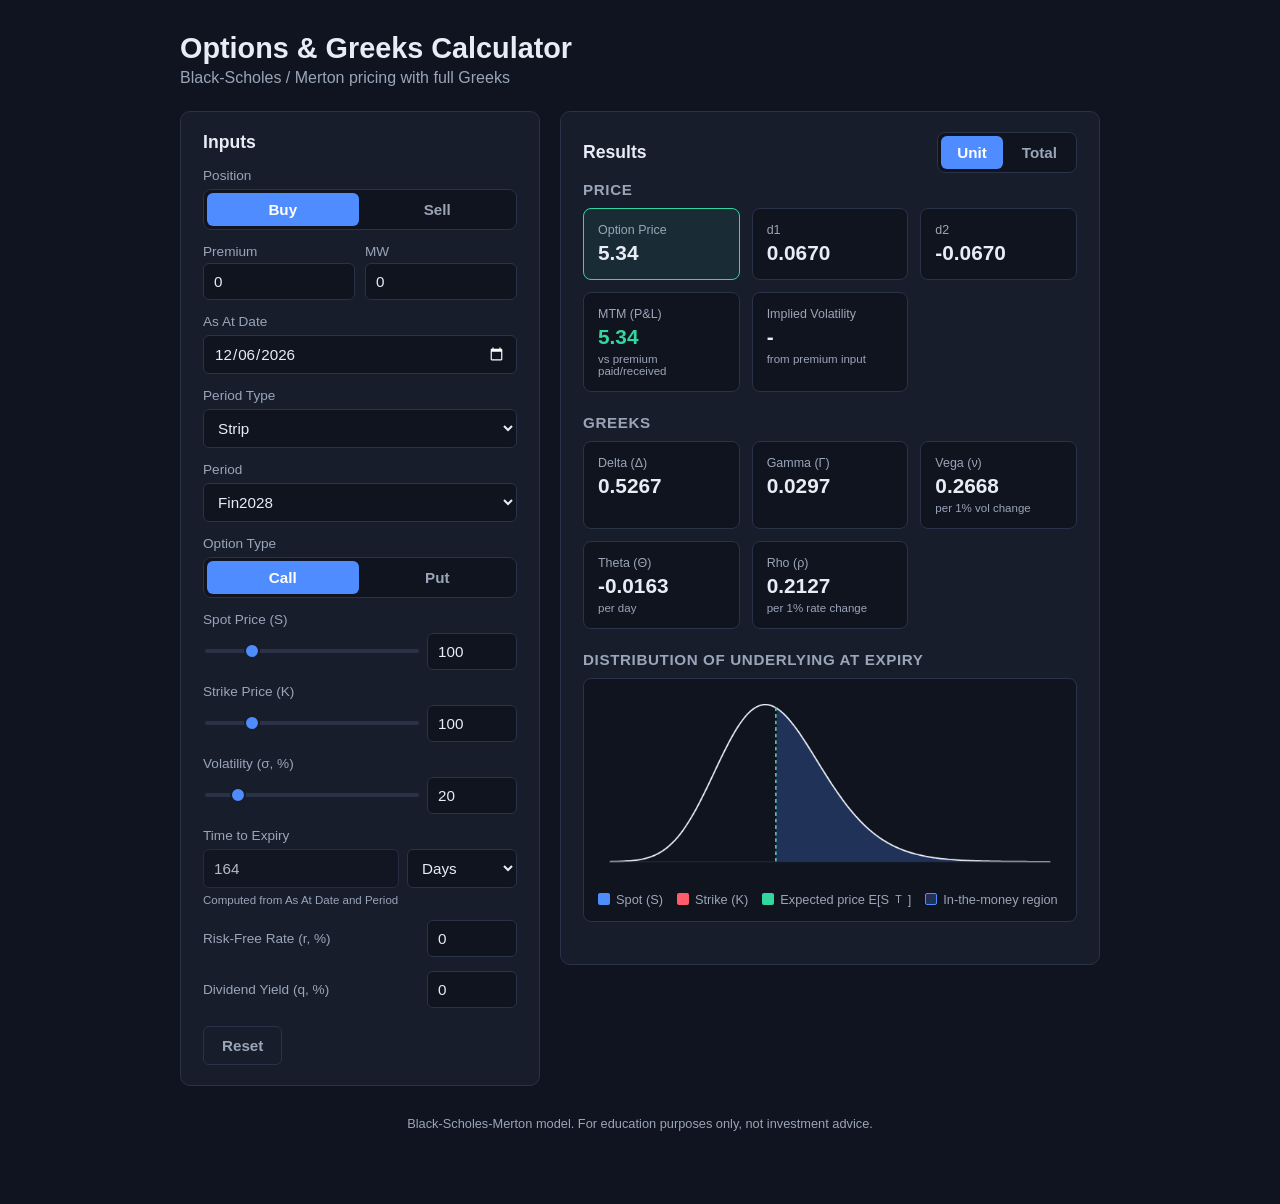
==== index.html @ c0f23763 "first commit" ====
<!DOCTYPE html>
<html lang="en">
<head>
<meta charset="UTF-8" />
<meta name="viewport" content="width=device-width, initial-scale=1.0" />
<title>Options & Greeks Calculator</title>
<link rel="stylesheet" href="style.css" />
</head>
<body>
  <div class="app">
    <header>
      <h1>Options &amp; Greeks Calculator</h1>
      <p class="subtitle">Black-Scholes / Merton pricing with full Greeks</p>
    </header>

    <main>
      <section class="panel inputs">
        <h2>Inputs</h2>
        <form id="optionForm">
          <div class="field">
            <label>Position</label>
            <div class="toggle" id="positionToggle" role="group" aria-label="Position">
              <button type="button" class="toggle-btn active" data-value="buy">Buy</button>
              <button type="button" class="toggle-btn" data-value="sell">Sell</button>
            </div>
            <input type="hidden" id="position" value="buy" />
          </div>

          <div class="field">
            <div class="input-pair">
              <label for="premium">Premium</label>
              <label for="mw">MW</label>
              <input type="number" id="premium" step="any" min="0" value="0" placeholder="e.g. 5.00" />
              <input type="number" id="mw" step="any" min="0" value="0" placeholder="e.g. 10" />
            </div>
          </div>

          <div class="field">
            <label for="tradeDate">As At Date</label>
            <input type="date" id="tradeDate" required />
          </div>

          <div class="field">
            <label for="periodType">Period Type</label>
            <select id="periodType">
              <option value="strip">Strip</option>
              <option value="qtr">Qtr</option>
            </select>
          </div>

          <div class="field">
            <label for="period">Period</label>
            <select id="period"></select>
          </div>

          <div class="field">
            <label>Option Type</label>
            <div class="toggle" id="optionTypeToggle" role="group" aria-label="Option type">
              <button type="button" class="toggle-btn active" data-value="call">Call</button>
              <button type="button" class="toggle-btn" data-value="put">Put</button>
            </div>
            <input type="hidden" id="optionType" value="call" />
          </div>

          <div class="field">
            <label for="spot">Spot Price (S)</label>
            <div class="slider-row">
              <input type="range" id="spotRange" min="1" max="500" step="0.5" value="100" />
              <input type="number" id="spot" step="any" min="0" value="100" placeholder="e.g. 100" required />
            </div>
          </div>

          <div class="field">
            <label for="strike">Strike Price (K)</label>
            <div class="slider-row">
              <input type="range" id="strikeRange" min="1" max="500" step="0.5" value="100" />
              <input type="number" id="strike" step="any" min="0" value="100" placeholder="e.g. 100" required />
            </div>
          </div>

          <div class="field">
            <label for="volatility">Volatility (σ, %)</label>
            <div class="slider-row">
              <input type="range" id="volatilityRange" min="1" max="150" step="0.5" value="20" />
              <input type="number" id="volatility" step="any" min="0" value="20" placeholder="e.g. 20" required />
            </div>
          </div>

          <div class="field">
            <label for="timeUnit">Time to Expiry</label>
            <div class="split">
              <input type="number" id="timeValue" step="any" min="0" value="30" readonly />
              <select id="timeUnit">
                <option value="days">Days</option>
                <option value="years">Years</option>
              </select>
            </div>
            <span class="hint">Computed from As At Date and Period</span>
          </div>

          <div class="field field-inline">
            <label for="rate">Risk-Free Rate (r, %)</label>
            <input type="number" id="rate" step="any" value="0" placeholder="e.g. 5" required />
          </div>

          <div class="field field-inline">
            <label for="dividend">Dividend Yield (q, %)</label>
            <input type="number" id="dividend" step="any" value="0" placeholder="e.g. 0" />
          </div>

          <div class="actions">
            <button type="button" id="resetBtn" class="secondary">Reset</button>
          </div>
        </form>
      </section>

      <section class="panel results" id="results" hidden>
        <div class="results-header">
          <h2>Results</h2>
          <div class="toggle" id="displayModeToggle" role="group" aria-label="Display mode">
            <button type="button" class="toggle-btn active" data-value="unit">Unit</button>
            <button type="button" class="toggle-btn" data-value="total">Total</button>
          </div>
          <input type="hidden" id="displayMode" value="unit" />
        </div>

        <div class="result-group">
          <h3>Price</h3>
          <div class="cards">
            <div class="card highlight">
              <span class="label">Option Price</span>
              <span class="value" id="outPrice">-</span>
            </div>
            <div class="card">
              <span class="label">d1</span>
              <span class="value" id="outD1">-</span>
            </div>
            <div class="card">
              <span class="label">d2</span>
              <span class="value" id="outD2">-</span>
            </div>
            <div class="card">
              <span class="label">MTM (P&amp;L)</span>
              <span class="value" id="outMtm">-</span>
              <span class="hint">vs premium paid/received</span>
            </div>
            <div class="card">
              <span class="label">Implied Volatility</span>
              <span class="value" id="outIv">-</span>
              <span class="hint">from premium input</span>
            </div>
          </div>
        </div>

        <div class="result-group">
          <h3>Greeks</h3>
          <div class="cards">
            <div class="card">
              <span class="label">Delta (Δ)</span>
              <span class="value" id="outDelta">-</span>
            </div>
            <div class="card">
              <span class="label">Gamma (Γ)</span>
              <span class="value" id="outGamma">-</span>
            </div>
            <div class="card">
              <span class="label">Vega (ν)</span>
              <span class="value" id="outVega">-</span>
              <span class="hint">per 1% vol change</span>
            </div>
            <div class="card">
              <span class="label">Theta (Θ)</span>
              <span class="value" id="outTheta">-</span>
              <span class="hint">per day</span>
            </div>
            <div class="card">
              <span class="label">Rho (ρ)</span>
              <span class="value" id="outRho">-</span>
              <span class="hint">per 1% rate change</span>
            </div>
          </div>
        </div>

        <div class="result-group">
          <h3>Distribution of Underlying at Expiry</h3>
          <div class="chart-wrap">
            <canvas id="distChart" width="640" height="260"></canvas>
            <div class="legend">
              <span><i class="swatch spot"></i>Spot (S)</span>
              <span><i class="swatch strike"></i>Strike (K)</span>
              <span><i class="swatch mean"></i>Expected price E[S<sub>T</sub>]</span>
              <span><i class="swatch fill"></i>In-the-money region</span>
            </div>
          </div>
        </div>
      </section>

      <section class="panel error" id="errorBox" hidden></section>
    </main>

    <footer>
      <p>Black-Scholes-Merton model. For education purposes only, not investment advice.</p>
    </footer>
  </div>

  <script src="script.js"></script>
</body>
</html>
---- style.css ----
:root {
  --bg: #0f1420;
  --panel: #171d2b;
  --panel-border: #2a3247;
  --text: #e7ecf5;
  --muted: #9aa5b8;
  --accent: #4f8cff;
  --accent-2: #33d69f;
  --danger: #ff5d6c;
  --radius: 10px;
}

* {
  box-sizing: border-box;
}

body {
  margin: 0;
  font-family: "Segoe UI", Roboto, Helvetica, Arial, sans-serif;
  background: var(--bg);
  color: var(--text);
}

.app {
  max-width: 960px;
  margin: 0 auto;
  padding: 32px 20px 60px;
}

header h1 {
  margin: 0 0 4px;
  font-size: 1.8rem;
}

.subtitle {
  margin: 0 0 24px;
  color: var(--muted);
}

main {
  display: grid;
  grid-template-columns: 1fr;
  gap: 20px;
}

@media (min-width: 800px) {
  main {
    grid-template-columns: 360px 1fr;
    align-items: start;
  }
}

.panel {
  background: var(--panel);
  border: 1px solid var(--panel-border);
  border-radius: var(--radius);
  padding: 20px 22px;
}

.panel h2 {
  margin-top: 0;
  font-size: 1.1rem;
  color: var(--text);
}

.results-header {
  display: flex;
  align-items: center;
  justify-content: space-between;
  gap: 12px;
  margin-bottom: 8px;
}

.results-header h2 {
  margin: 0;
}

.field {
  margin-bottom: 14px;
  display: flex;
  flex-direction: column;
  gap: 6px;
}

.field label {
  font-size: 0.85rem;
  color: var(--muted);
}

.field-inline {
  flex-direction: row;
  align-items: center;
  justify-content: space-between;
  gap: 12px;
}

.field-inline label {
  flex: 1;
  white-space: nowrap;
}

.field-inline input[type="number"] {
  width: 90px;
  flex: none;
}

.field > .hint {
  font-size: 0.72rem;
  color: var(--muted);
}

input[readonly] {
  opacity: 0.75;
  cursor: not-allowed;
}

input, select, button {
  font-family: inherit;
  font-size: 0.95rem;
}

input[type="number"], input[type="date"], select {
  background: #10141f;
  border: 1px solid var(--panel-border);
  color: var(--text);
  border-radius: 6px;
  padding: 9px 10px;
  width: 100%;
  color-scheme: dark;
}

input[type="number"]:focus, input[type="date"]:focus, select:focus {
  outline: 2px solid var(--accent);
  outline-offset: 1px;
}

.split {
  display: grid;
  grid-template-columns: 1fr 110px;
  gap: 8px;
}

.slider-row {
  display: grid;
  grid-template-columns: 1fr 90px;
  gap: 10px;
  align-items: center;
}

.slider-row input[type="number"] {
  width: 100%;
}

.input-pair {
  display: grid;
  grid-template-columns: 1fr 1fr;
  gap: 4px 10px;
}

.input-pair label {
  font-size: 0.85rem;
  color: var(--muted);
}

input[type="range"] {
  -webkit-appearance: none;
  appearance: none;
  width: 100%;
  height: 4px;
  border-radius: 2px;
  background: var(--panel-border);
  outline: none;
}

input[type="range"]::-webkit-slider-thumb {
  -webkit-appearance: none;
  appearance: none;
  width: 16px;
  height: 16px;
  border-radius: 50%;
  background: var(--accent);
  cursor: pointer;
  border: 2px solid var(--panel);
}

input[type="range"]::-moz-range-thumb {
  width: 16px;
  height: 16px;
  border-radius: 50%;
  background: var(--accent);
  cursor: pointer;
  border: 2px solid var(--panel);
}

.toggle {
  display: inline-flex;
  background: #10141f;
  border: 1px solid var(--panel-border);
  border-radius: 8px;
  padding: 3px;
  gap: 3px;
}

.toggle-btn {
  flex: 1;
  background: transparent;
  color: var(--muted);
  border-radius: 6px;
  padding: 8px 16px;
  font-weight: 600;
  transition: background 0.15s, color 0.15s;
}

.toggle-btn.active {
  background: var(--accent);
  color: white;
}

.toggle-btn.active[data-value="put"] {
  background: var(--danger);
}

.toggle-btn.active[data-value="sell"] {
  background: var(--danger);
}

.toggle-btn:not(.active):hover {
  color: var(--text);
}

.actions {
  display: flex;
  gap: 10px;
  margin-top: 18px;
}

button {
  cursor: pointer;
  border: none;
  border-radius: 6px;
  padding: 10px 18px;
  font-weight: 600;
}

.secondary {
  background: transparent;
  border: 1px solid var(--panel-border);
  color: var(--muted);
}

.secondary:hover {
  color: var(--text);
  border-color: var(--muted);
}

.result-group {
  margin-bottom: 22px;
}

.result-group h3 {
  margin: 0 0 10px;
  font-size: 0.95rem;
  color: var(--muted);
  text-transform: uppercase;
  letter-spacing: 0.04em;
}

.cards {
  display: grid;
  grid-template-columns: repeat(auto-fit, minmax(140px, 1fr));
  gap: 12px;
}

.card {
  background: #10141f;
  border: 1px solid var(--panel-border);
  border-radius: 8px;
  padding: 14px;
  display: flex;
  flex-direction: column;
  gap: 4px;
}

.card.highlight {
  border-color: var(--accent-2);
  background: rgba(51, 214, 159, 0.08);
}

.card .label {
  font-size: 0.78rem;
  color: var(--muted);
}

.card .value {
  font-size: 1.3rem;
  font-weight: 700;
}

.card .hint {
  font-size: 0.72rem;
  color: var(--muted);
}

.error {
  border-color: var(--danger);
  color: var(--danger);
  background: rgba(255, 93, 108, 0.08);
}

.chart-wrap {
  background: #10141f;
  border: 1px solid var(--panel-border);
  border-radius: 8px;
  padding: 14px;
}

#distChart {
  width: 100%;
  height: auto;
  display: block;
}

.legend {
  display: flex;
  flex-wrap: wrap;
  gap: 14px;
  margin-top: 10px;
  font-size: 0.8rem;
  color: var(--muted);
}

.legend span {
  display: inline-flex;
  align-items: center;
  gap: 6px;
}

.swatch {
  width: 12px;
  height: 12px;
  border-radius: 2px;
  display: inline-block;
}

.swatch.spot {
  background: var(--accent);
}

.swatch.strike {
  background: var(--danger);
}

.swatch.mean {
  background: var(--accent-2);
}

.swatch.fill {
  background: rgba(79, 140, 255, 0.25);
  border: 1px solid var(--accent);
}

footer {
  margin-top: 30px;
  color: var(--muted);
  font-size: 0.8rem;
  text-align: center;
}
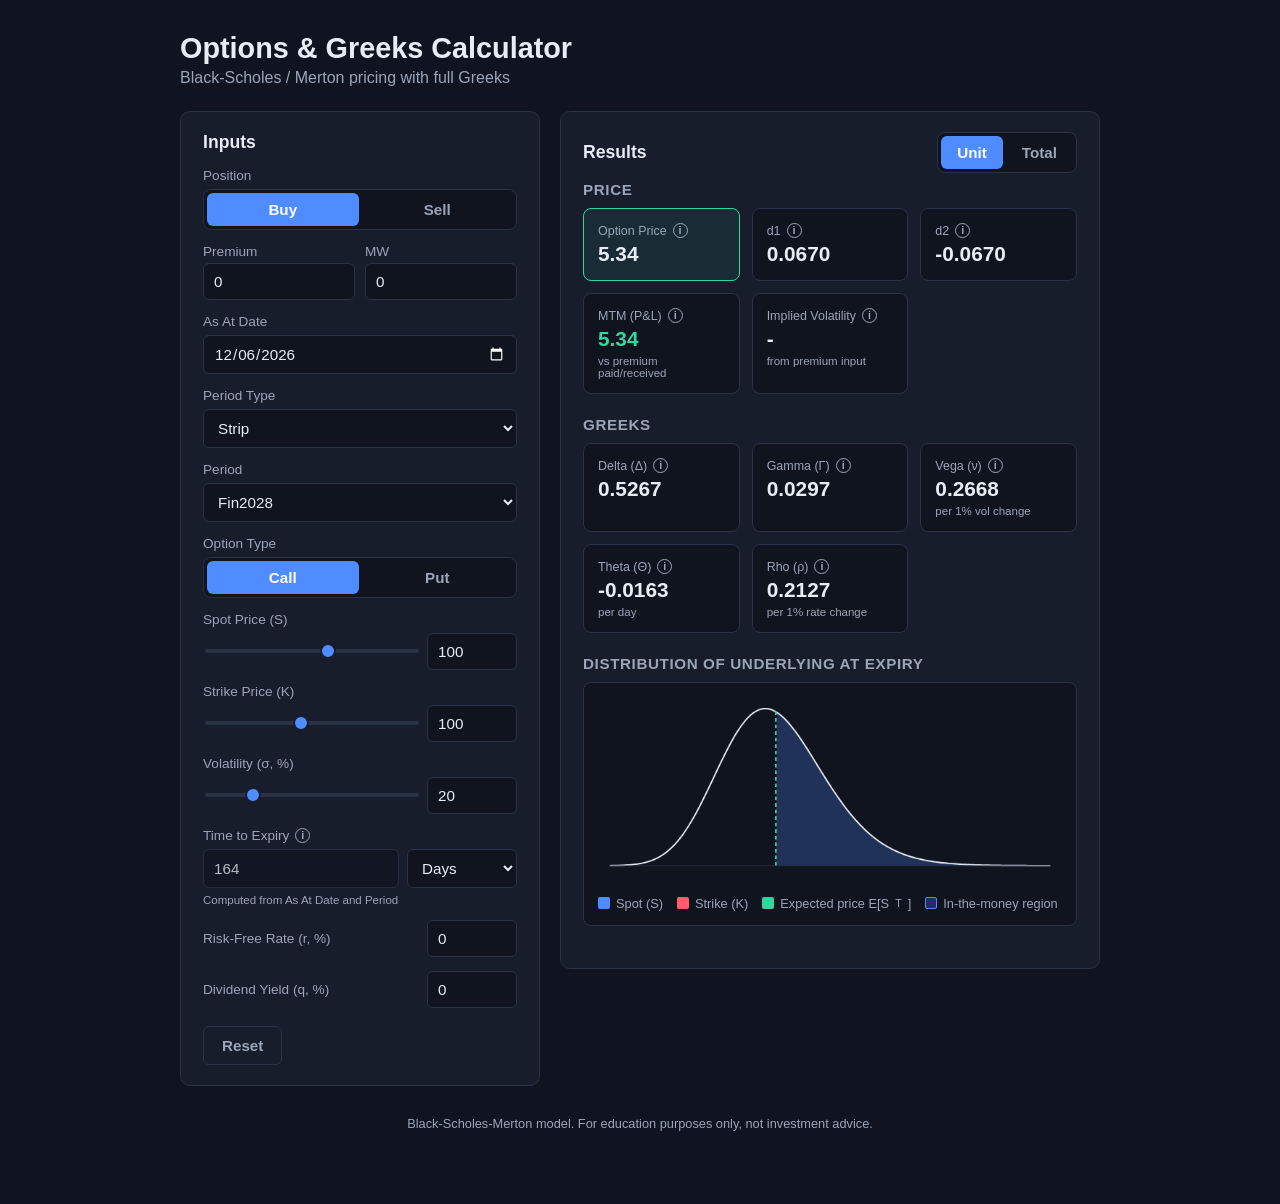
==== commit f32c7554: "add iv" ====
--- a/index.html
+++ b/index.html
@@ -65,7 +65,7 @@
           <div class="field">
             <label for="spot">Spot Price (S)</label>
             <div class="slider-row">
-              <input type="range" id="spotRange" min="1" max="500" step="0.5" value="100" />
+              <input type="range" id="spotRange" min="30" max="150" step="0.5" value="100" />
               <input type="number" id="spot" step="any" min="0" value="100" placeholder="e.g. 100" required />
             </div>
           </div>
@@ -73,7 +73,7 @@
           <div class="field">
             <label for="strike">Strike Price (K)</label>
             <div class="slider-row">
-              <input type="range" id="strikeRange" min="1" max="500" step="0.5" value="100" />
+              <input type="range" id="strikeRange" min="20" max="200" step="0.5" value="100" />
               <input type="number" id="strike" step="any" min="0" value="100" placeholder="e.g. 100" required />
             </div>
           </div>
@@ -81,13 +81,22 @@
           <div class="field">
             <label for="volatility">Volatility (σ, %)</label>
             <div class="slider-row">
-              <input type="range" id="volatilityRange" min="1" max="150" step="0.5" value="20" />
+              <input type="range" id="volatilityRange" min="0" max="100" step="0.5" value="20" />
               <input type="number" id="volatility" step="any" min="0" value="20" placeholder="e.g. 20" required />
             </div>
           </div>
 
           <div class="field">
-            <label for="timeUnit">Time to Expiry</label>
+            <label for="timeUnit" class="label-with-info">
+              Time to Expiry
+              <span
+                class="info-icon"
+                role="img"
+                tabindex="0"
+                title="Expiry is the end date of the selected period: quarter end for Qtr, or the applicable May 19 / November 19 date for Fin / Cal strips."
+                aria-label="Expiry date definition"
+              >i</span>
+            </label>
             <div class="split">
               <input type="number" id="timeValue" step="any" min="0" value="30" readonly />
               <select id="timeUnit">
@@ -128,24 +137,39 @@
           <h3>Price</h3>
           <div class="cards">
             <div class="card highlight">
-              <span class="label">Option Price</span>
+              <span class="label label-with-info">
+                Option Price
+                <span class="info-icon" role="img" tabindex="0" title="Call: S exp(-qT) N(d1) - K exp(-rT) N(d2). Put: K exp(-rT) N(-d2) - S exp(-qT) N(-d1)." aria-label="Option price formula">i</span>
+              </span>
               <span class="value" id="outPrice">-</span>
             </div>
             <div class="card">
-              <span class="label">d1</span>
+              <span class="label label-with-info">
+                d1
+                <span class="info-icon" role="img" tabindex="0" title="d1 = [ln(S / K) + (r - q + sigma squared / 2)T] / (sigma sqrt(T))." aria-label="d1 formula">i</span>
+              </span>
               <span class="value" id="outD1">-</span>
             </div>
             <div class="card">
-              <span class="label">d2</span>
+              <span class="label label-with-info">
+                d2
+                <span class="info-icon" role="img" tabindex="0" title="d2 = d1 - sigma sqrt(T)." aria-label="d2 formula">i</span>
+              </span>
               <span class="value" id="outD2">-</span>
             </div>
             <div class="card">
-              <span class="label">MTM (P&amp;L)</span>
+              <span class="label label-with-info">
+                MTM (P&amp;L)
+                <span class="info-icon" role="img" tabindex="0" title="MTM = position sign x (option price - premium), multiplied by MW and period hours in Total mode." aria-label="MTM formula">i</span>
+              </span>
               <span class="value" id="outMtm">-</span>
               <span class="hint">vs premium paid/received</span>
             </div>
             <div class="card">
-              <span class="label">Implied Volatility</span>
+              <span class="label label-with-info">
+                Implied Volatility
+                <span class="info-icon" role="img" tabindex="0" title="The volatility solved numerically so the Black-Scholes option price equals the input premium." aria-label="Implied volatility formula">i</span>
+              </span>
               <span class="value" id="outIv">-</span>
               <span class="hint">from premium input</span>
             </div>
@@ -156,25 +180,40 @@
           <h3>Greeks</h3>
           <div class="cards">
             <div class="card">
-              <span class="label">Delta (Δ)</span>
+              <span class="label label-with-info">
+                Delta (Δ)
+                <span class="info-icon" role="img" tabindex="0" title="Call delta = exp(-qT) N(d1). Put delta = -exp(-qT) N(-d1)." aria-label="Delta formula">i</span>
+              </span>
               <span class="value" id="outDelta">-</span>
             </div>
             <div class="card">
-              <span class="label">Gamma (Γ)</span>
+              <span class="label label-with-info">
+                Gamma (Γ)
+                <span class="info-icon" role="img" tabindex="0" title="Gamma = exp(-qT) phi(d1) / (S sigma sqrt(T))." aria-label="Gamma formula">i</span>
+              </span>
               <span class="value" id="outGamma">-</span>
             </div>
             <div class="card">
-              <span class="label">Vega (ν)</span>
+              <span class="label label-with-info">
+                Vega (ν)
+                <span class="info-icon" role="img" tabindex="0" title="Vega = S exp(-qT) phi(d1) sqrt(T), scaled per 1% volatility change." aria-label="Vega formula">i</span>
+              </span>
               <span class="value" id="outVega">-</span>
               <span class="hint">per 1% vol change</span>
             </div>
             <div class="card">
-              <span class="label">Theta (Θ)</span>
+              <span class="label label-with-info">
+                Theta (Θ)
+                <span class="info-icon" role="img" tabindex="0" title="Call theta = [-S phi(d1) sigma exp(-qT) / (2 sqrt(T))] - r K exp(-rT) N(d2) + q S exp(-qT) N(d1). Put theta = [-S phi(d1) sigma exp(-qT) / (2 sqrt(T))] + r K exp(-rT) N(-d2) - q S exp(-qT) N(-d1). Scaled per day by dividing by 365." aria-label="Theta formula">i</span>
+              </span>
               <span class="value" id="outTheta">-</span>
               <span class="hint">per day</span>
             </div>
             <div class="card">
-              <span class="label">Rho (ρ)</span>
+              <span class="label label-with-info">
+                Rho (ρ)
+                <span class="info-icon" role="img" tabindex="0" title="Call rho = K T exp(-rT) N(d2). Put rho = -K T exp(-rT) N(-d2), scaled per 1% rate change." aria-label="Rho formula">i</span>
+              </span>
               <span class="value" id="outRho">-</span>
               <span class="hint">per 1% rate change</span>
             </div>
--- a/style.css
+++ b/style.css
@@ -87,6 +87,32 @@
   color: var(--muted);
 }
 
+.label-with-info {
+  display: inline-flex;
+  align-items: center;
+  gap: 6px;
+}
+
+.info-icon {
+  display: inline-flex;
+  align-items: center;
+  justify-content: center;
+  width: 15px;
+  height: 15px;
+  border: 1px solid var(--muted);
+  border-radius: 50%;
+  color: var(--muted);
+  font-size: 0.68rem;
+  font-weight: 700;
+  line-height: 1;
+  cursor: help;
+}
+
+.info-icon:focus {
+  outline: 2px solid var(--accent);
+  outline-offset: 2px;
+}
+
 .field-inline {
   flex-direction: row;
   align-items: center;
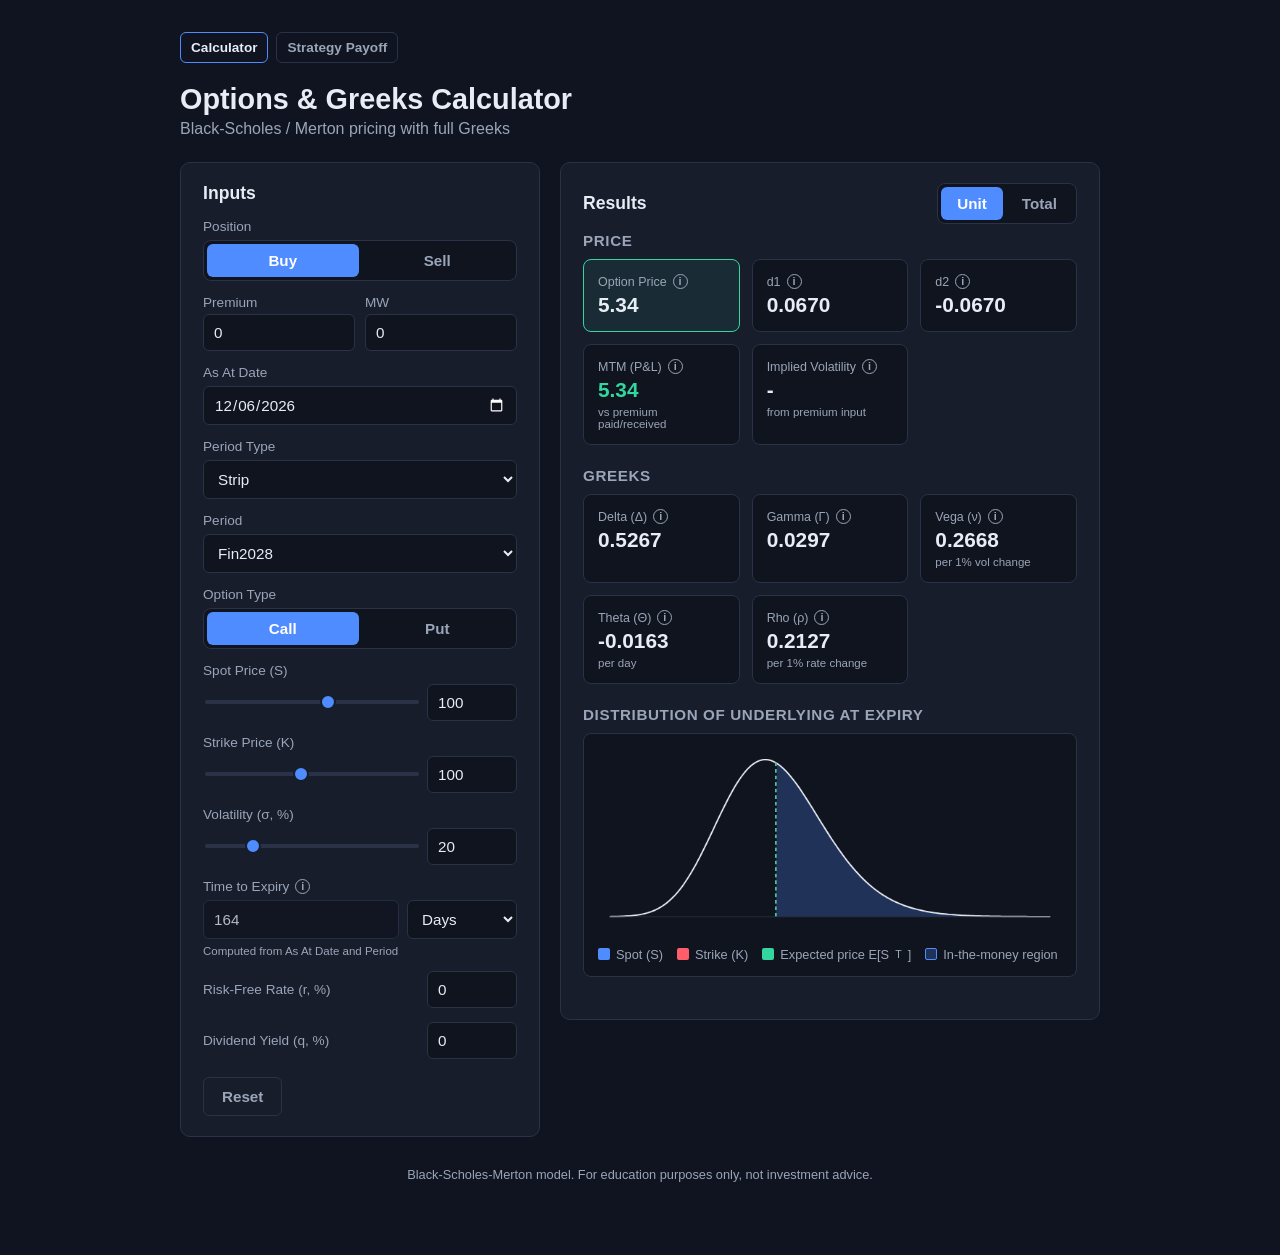
==== commit 2073927f: "add strategy" ====
--- a/index.html
+++ b/index.html
@@ -9,6 +9,10 @@
 <body>
   <div class="app">
     <header>
+      <nav class="page-nav" aria-label="Pages">
+        <a href="index.html" class="active" aria-current="page">Calculator</a>
+        <a href="strategy.html">Strategy Payoff</a>
+      </nav>
       <h1>Options &amp; Greeks Calculator</h1>
       <p class="subtitle">Black-Scholes / Merton pricing with full Greeks</p>
     </header>
--- a/style.css
+++ b/style.css
@@ -32,6 +32,28 @@
   font-size: 1.8rem;
 }
 
+.page-nav {
+  display: flex;
+  gap: 8px;
+  margin-bottom: 20px;
+}
+
+.page-nav a {
+  color: var(--muted);
+  border: 1px solid var(--panel-border);
+  border-radius: 6px;
+  padding: 7px 10px;
+  text-decoration: none;
+  font-size: 0.85rem;
+  font-weight: 600;
+}
+
+.page-nav a:hover,
+.page-nav a.active {
+  color: var(--text);
+  border-color: var(--accent);
+}
+
 .subtitle {
   margin: 0 0 24px;
   color: var(--muted);
@@ -391,3 +413,159 @@
   font-size: 0.8rem;
   text-align: center;
 }
+
+.strategy-layout {
+  grid-template-columns: 1fr;
+}
+
+.strategy-summary {
+  display: grid;
+  grid-template-columns: repeat(2, 1fr);
+  gap: 12px;
+  margin-bottom: 16px;
+}
+
+.strategy-summary .positive {
+  color: var(--accent-2);
+}
+
+.strategy-summary .negative {
+  color: var(--danger);
+}
+
+.section-heading {
+  display: flex;
+  align-items: center;
+  justify-content: space-between;
+}
+
+.trade-card {
+  border: 1px solid var(--panel-border);
+  border-radius: 8px;
+  padding: 14px;
+  margin-bottom: 0;
+  background: #10141f;
+}
+
+#tradeList {
+  display: grid;
+  grid-template-columns: 126px repeat(var(--trade-count, 1), minmax(155px, 1fr));
+  gap: 12px;
+  margin-bottom: 12px;
+  overflow-x: auto;
+}
+
+.trade-labels,
+.trade-card {
+  display: grid;
+  grid-template-rows: 32px repeat(6, minmax(36px, auto));
+  gap: 8px;
+  min-width: 0;
+}
+
+.trade-labels {
+  color: var(--muted);
+  font-size: 0.78rem;
+  font-weight: 600;
+  padding: 14px 0;
+}
+
+.trade-labels > div {
+  display: flex;
+  align-items: center;
+}
+
+.trade-label-heading {
+  color: var(--text);
+  font-size: 0.95rem;
+}
+
+.trade-card .field {
+  margin-bottom: 0;
+  gap: 0;
+}
+
+.trade-card .field-inline input[type="number"],
+.trade-card .field-inline select {
+  width: 100%;
+}
+
+.trade-header {
+  display: flex;
+  align-items: center;
+  justify-content: space-between;
+  margin-bottom: 0;
+}
+
+.trade-header h3 {
+  margin: 0;
+  font-size: 0.95rem;
+  color: var(--text);
+}
+
+.remove-trade {
+  padding: 2px 7px;
+  background: transparent;
+  color: var(--muted);
+  font-size: 1.1rem;
+  line-height: 1;
+}
+
+.remove-trade:hover {
+  color: var(--danger);
+}
+
+.add-trade {
+  width: 28px;
+  height: 28px;
+  padding: 0;
+  background: transparent;
+  border: 1px solid var(--panel-border);
+  border-radius: 50%;
+  color: var(--accent);
+  font-size: 1.25rem;
+  line-height: 1;
+}
+
+.add-trade:hover:not(:disabled) {
+  border-color: var(--accent);
+  background: rgba(79, 140, 255, 0.08);
+}
+
+.add-trade:disabled {
+  opacity: 0.45;
+  cursor: not-allowed;
+}
+
+.payoff-chart-wrap {
+  padding: 12px;
+}
+
+#payoffChart {
+  width: 100%;
+  height: auto;
+  display: block;
+}
+
+.swatch.payoff-individual {
+  background: #8fa9d9;
+}
+
+.swatch.payoff-net {
+  background: var(--accent-2);
+  height: 4px;
+}
+
+.swatch.payoff-negative {
+  background: var(--danger);
+}
+
+@media (max-width: 799px) {
+  .strategy-layout {
+    grid-template-columns: 1fr;
+  }
+
+  #tradeList {
+    grid-template-columns: 110px repeat(var(--trade-count, 1), minmax(145px, 1fr));
+  }
+}
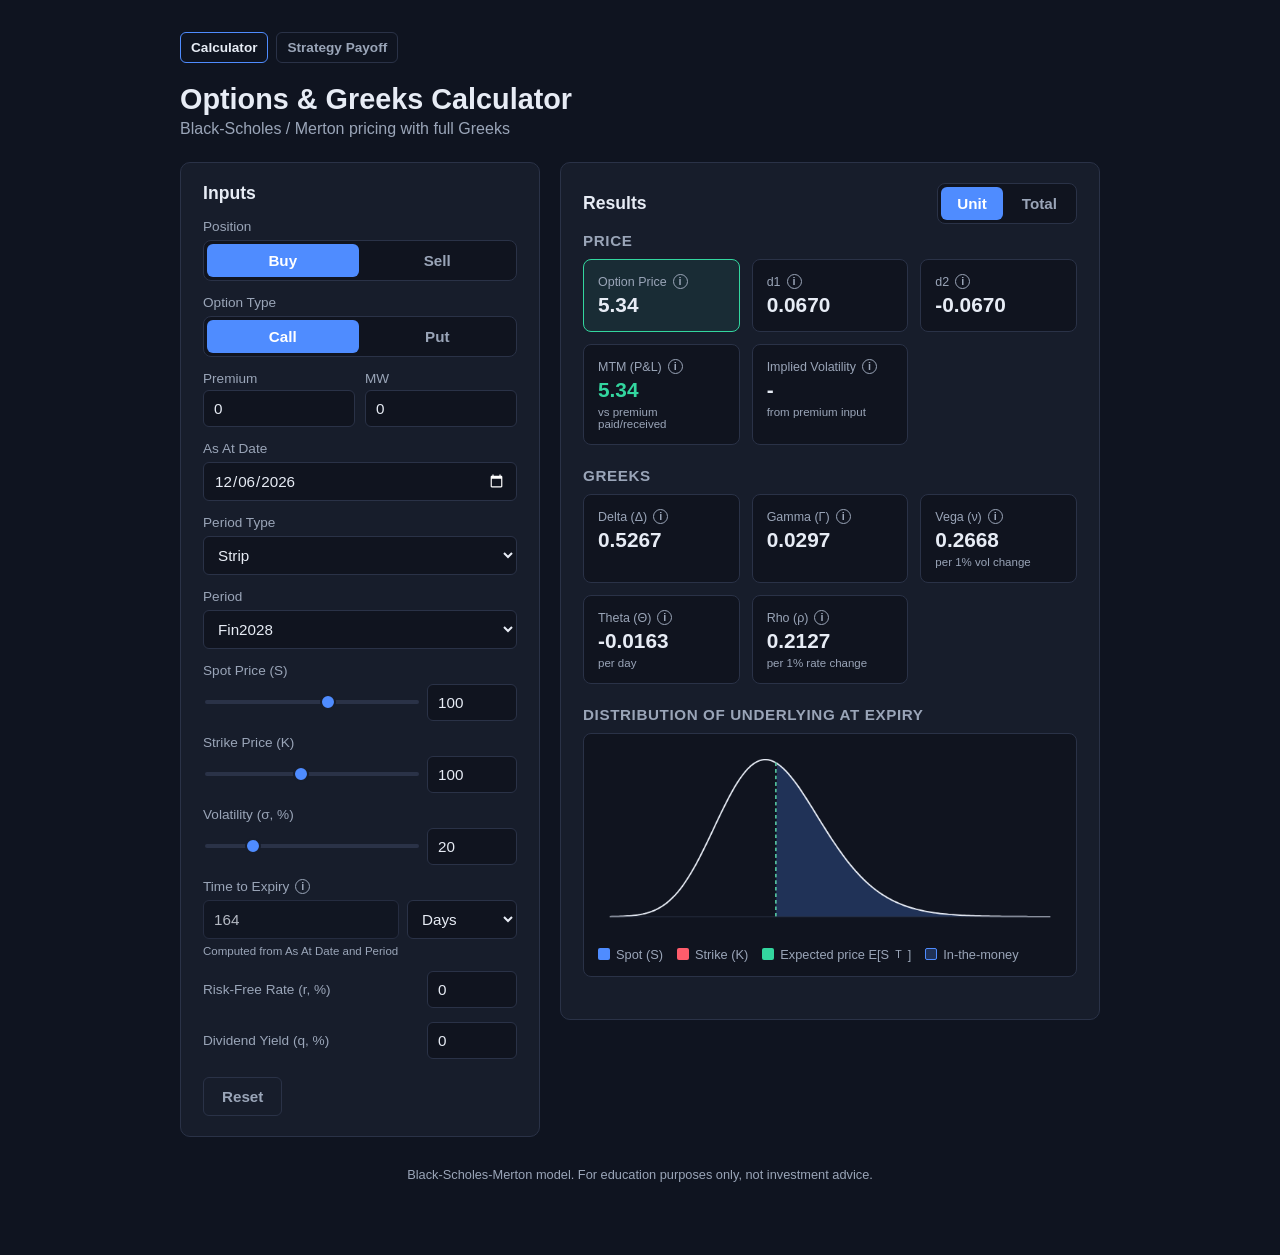
==== commit 8d97d1ef: "updated sign" ====
--- a/index.html
+++ b/index.html
@@ -31,6 +31,15 @@
           </div>
 
           <div class="field">
+            <label>Option Type</label>
+            <div class="toggle" id="optionTypeToggle" role="group" aria-label="Option type">
+              <button type="button" class="toggle-btn active" data-value="call">Call</button>
+              <button type="button" class="toggle-btn" data-value="put">Put</button>
+            </div>
+            <input type="hidden" id="optionType" value="call" />
+          </div>
+
+          <div class="field">
             <div class="input-pair">
               <label for="premium">Premium</label>
               <label for="mw">MW</label>
@@ -55,15 +64,6 @@
           <div class="field">
             <label for="period">Period</label>
             <select id="period"></select>
-          </div>
-
-          <div class="field">
-            <label>Option Type</label>
-            <div class="toggle" id="optionTypeToggle" role="group" aria-label="Option type">
-              <button type="button" class="toggle-btn active" data-value="call">Call</button>
-              <button type="button" class="toggle-btn" data-value="put">Put</button>
-            </div>
-            <input type="hidden" id="optionType" value="call" />
           </div>
 
           <div class="field">
@@ -232,7 +232,7 @@
               <span><i class="swatch spot"></i>Spot (S)</span>
               <span><i class="swatch strike"></i>Strike (K)</span>
               <span><i class="swatch mean"></i>Expected price E[S<sub>T</sub>]</span>
-              <span><i class="swatch fill"></i>In-the-money region</span>
+              <span><i class="swatch fill"></i><span id="regionLabel">In-the-money</span></span>
             </div>
           </div>
         </div>
